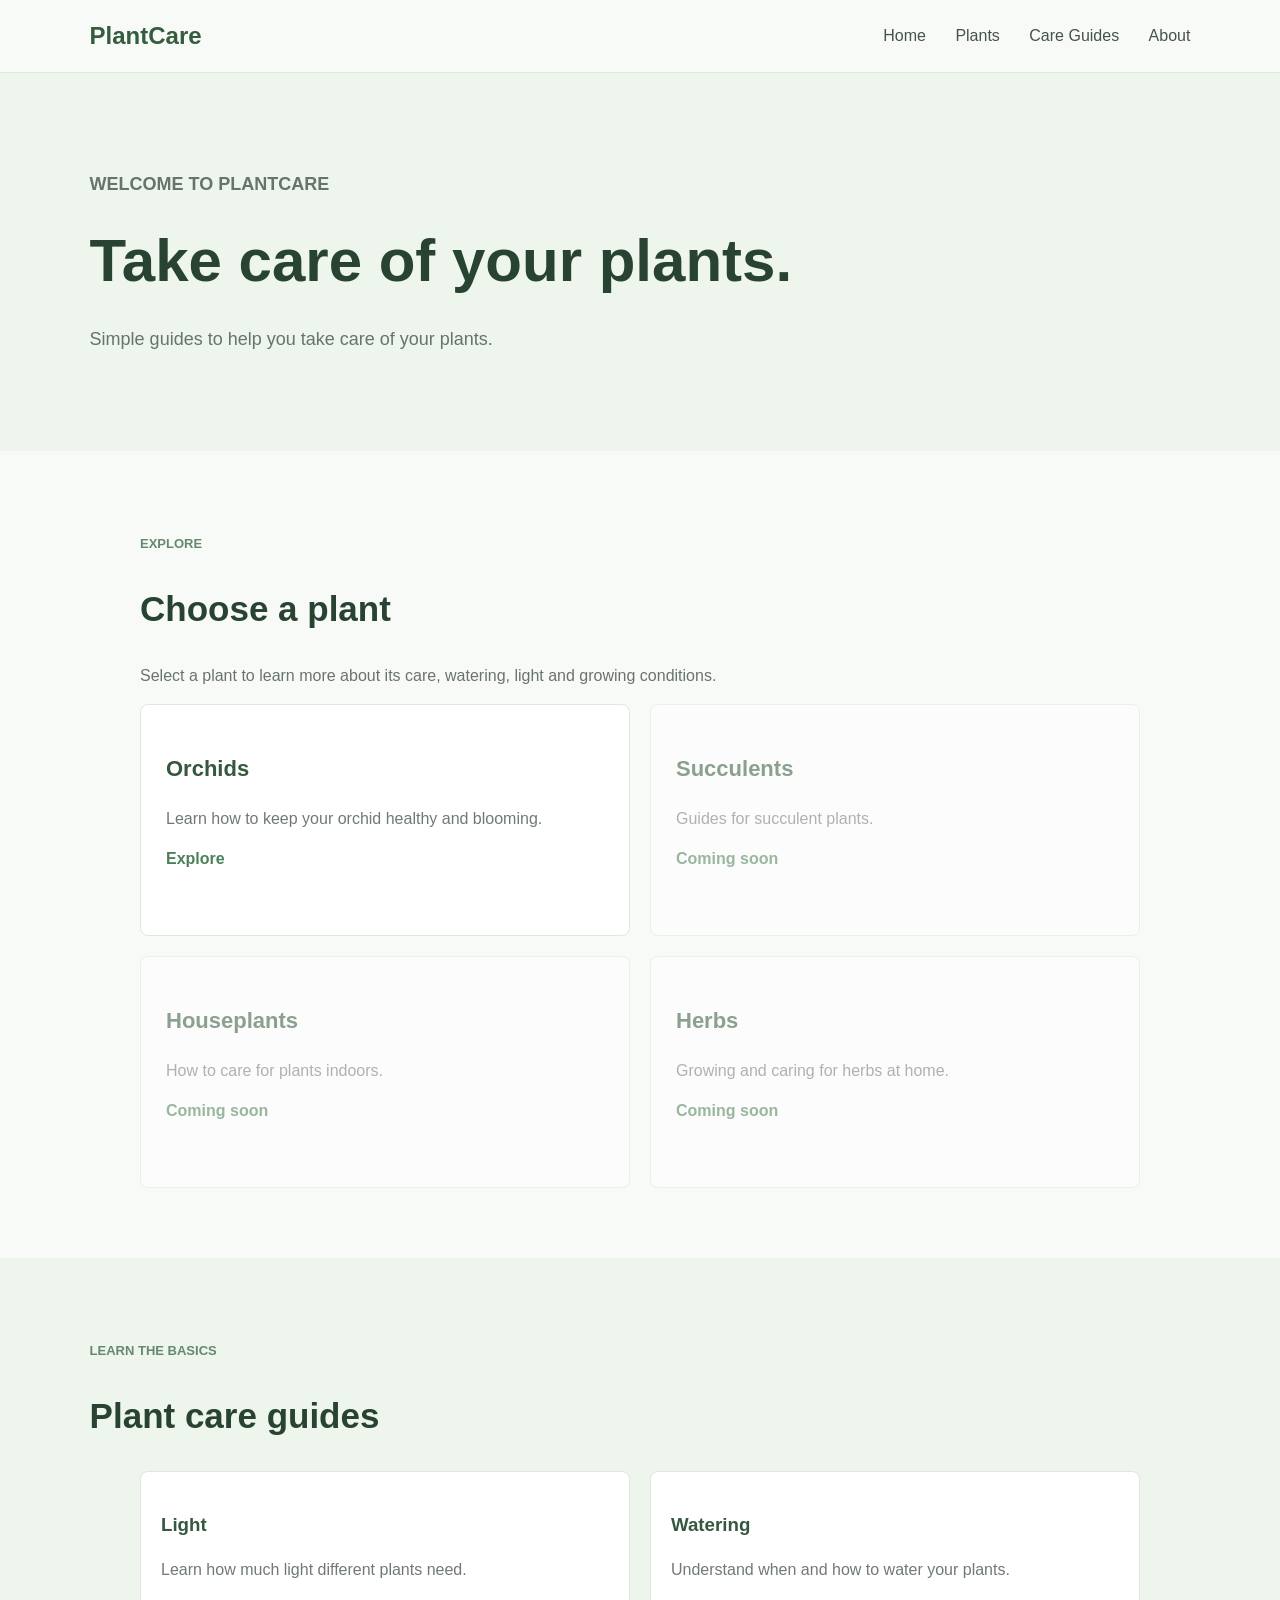
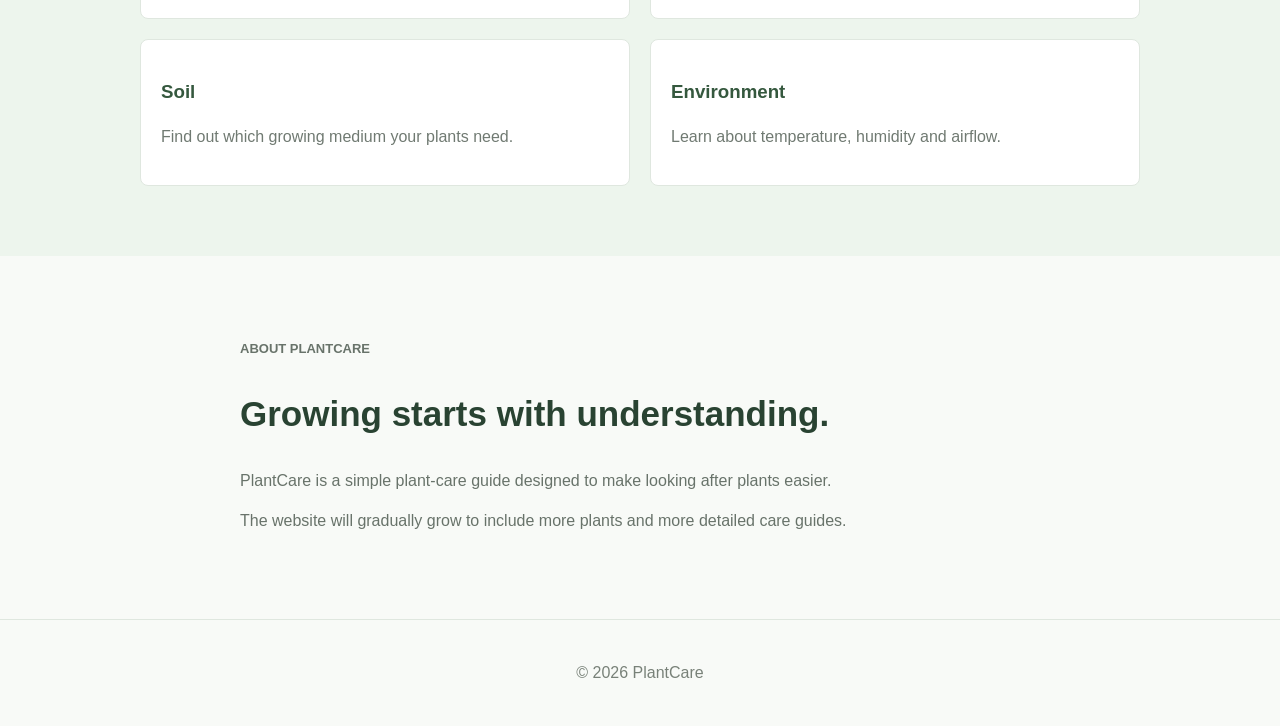
==== index.html @ 28f239c9 "znova..." ====
<!DOCTYPE html>
<html lang="en">
<head>
    <meta charset="UTF-8">
    <meta name="viewport" content="width=device-width, initial-scale=1.0">
    <title>PlantCare</title>
    <link rel="stylesheet" href="styles.css">
</head>
<body>
    <header class="header">
        <a href="index.html" class="logo">PlantCare </a>
        <nav>
            <a href="index.html">Home</a>
            <a href="#plants">Plants</a>
            <a href="#guides">Care Guides</a>
            <a href="#about">About</a>
        </nav>
    </header>

    <main>
        <section class="hero">
            <div class="hero-content">
                <p class="neco">WELCOME TO PLANTCARE</p>
                <h1>Take care of your plants.</h1>
                <p>Simple guides to help you take care of your plants.</p>
            </div>
        </section>

        <section id="plants" class="section">
            <p class="neco">EXPLORE</p>
            <h2>Choose a plant</h2>
            <p class="section-intro">Select a plant to learn more about its care, watering, light and growing conditions. </p>
            <div class="plant-grid">
                <a href="orchids.html" class="plantcard">
                    <h3>Orchids</h3>
                    <p>Learn how to keep your orchid healthy and blooming.</p>
                    <span>Explore</span>
                </a>

                <div class="plantcard soon">
                    <h3>Succulents</h3>
                    <p>Guides for succulent plants.</p>
                    <span>Coming soon</span>
                </div>

                <div class="plantcard soon">
                    <h3>Houseplants</h3>
                    <p>How to care for plants indoors.</p>
                    <span>Coming soon</span>
                </div>

                <div class="plantcard soon">
                    <h3>Herbs</h3>
                    <p>Growing and caring for herbs at home.</p>
                    <span>Coming soon</span>
                </div>
            </div>

        </section>



        <section id="guides" class="section guides">

            <p class="neco">LEARN THE BASICS</p>
            <h2>Plant care guides</h2>
            <div class="guide-grid">
                <div class="guide">
                    <h3>Light</h3>
                    <p>Learn how much light different plants need.
                    </p>
                </div>

                <div class="guide">
                    <h3>Watering</h3>
                    <p>Understand when and how to water your plants.
                    </p>
                </div>

                <div class="guide">
                    <h3>Soil</h3>
                    <p>Find out which growing medium your plants need.</p>
                </div>

                <div class="guide">
                    <h3>Environment</h3>
                    <p> Learn about temperature, humidity and airflow.</p>
                </div>
            </div>
        </section>

        <section id="about" class="section about">
            <p class="neco">ABOUT PLANTCARE</p>
            <h2>Growing starts with understanding.</h2>
            <p>PlantCare is a simple plant-care guide designed to make looking after plants easier.</p>
            <p>The website will gradually grow to include more plants and more detailed care guides.</p>
        </section>
    </main>

    <footer>

        <p>
            © 2026 PlantCare
        </p>

    </footer>

</body>
</html>
---- styles.css ----
body {
    font-family: Arial, sans-serif;
    line-height: 1.5;
    margin: 0;
    color: #2f3a32;
    background-color: #f8faf7;
}



.header {
    display: flex;
    justify-content: space-between;
    align-items: center;
    padding: 18px 7%;
    background-color: #f8faf7;
    border-bottom: 1px solid #dfe7df;
}

.logo {
    font-size: 24px;
    font-weight: bold;
    color: #365c40;
    text-decoration: none;
}

nav a {
    margin-left: 25px;
    color: #465348;
    text-decoration: none;
}

nav a:hover {
    color: #4d8058;
}



.hero {
    padding: 80px 7%;
    background-color: #edf5ed;
}


.neco {
    color: #66896d;
    font-size: 13px;
    font-weight: bold;
}

.hero h1 {
    font-size: 60px;
    color: #294332;
    margin: 10px 0 20px;
}

.hero p {
    color: #68736a;
    font-size: 18px;
}


.section {
    max-width: 1000px;
    margin: auto;
    padding: 70px 7%;
}

.section h2 {
    color: #294332;
    font-size: 35px;
}

.section-intro {
    color: #69746b;
}


.plant-grid {
    display: grid;
    grid-template-columns: repeat(2, 1fr);
    gap: 20px;
}

.plantcard {
    padding: 25px;
    min-height: 180px;
    border: 1px solid #dfe7df;
    border-radius: 8px;
    background-color: white;
    text-decoration: none;
}

.plantcard:hover {
    border-color: #9fbea4;
}

.plantcard h3 {
    color: #35583e;
    font-size: 22px;
}

.plantcard p {
    color: #707a72;
}

.plantcard span {
    color: #4d8058;
    font-weight: bold;
}

.soon {
    opacity: 0.55;
}



.guides {
    max-width: none;
    background-color: #edf5ed;
}

.guide-grid {
    max-width: 1000px;
    margin: auto;
    display: grid;
    grid-template-columns: repeat(2, 1fr);
    gap: 20px;
}

.guide {
    padding: 20px;
    background-color: white;
    border: 1px solid #dfe7df;
    border-radius: 8px;
}

.guide h3 {
    color: #35583e;
}

.guide p {
    color: #707a72;
}



.about {
    max-width: 800px;
}

.about p {
    color: #68736a;
}



footer {
    text-align: center;
    padding: 25px;
    background-color: #f8faf7;
    border-top: 1px solid #dfe7df;
    color: #788178;
}



@media (max-width: 700px) {

    .header {
        display: block;
        text-align: center;
    }

    nav {
        margin-top: 15px;
    }

    nav a {
        margin: 0 8px;
    }

    .plant-grid {
        grid-template-columns: 1fr;
    }

    .guide-grid {
        grid-template-columns: 1fr;
    }

    .hero h1 {
        font-size: 40px;
    }
}
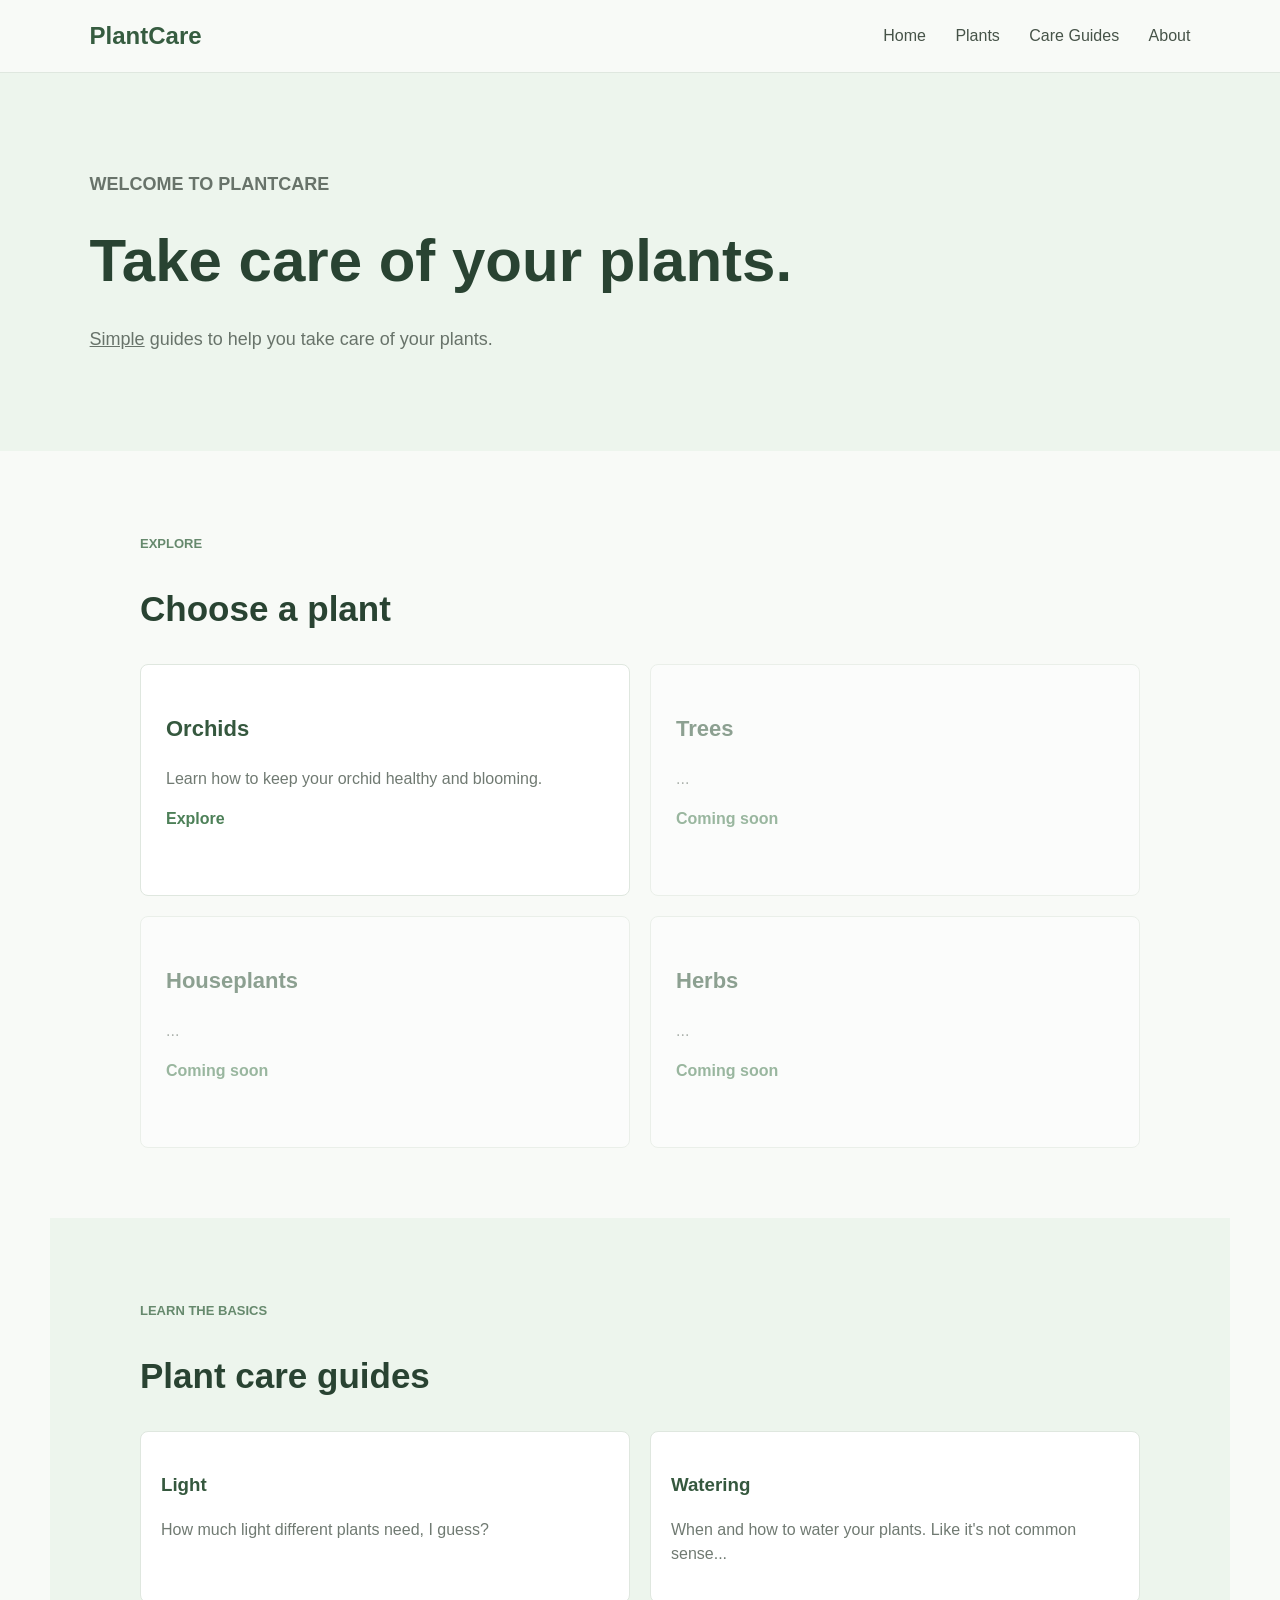
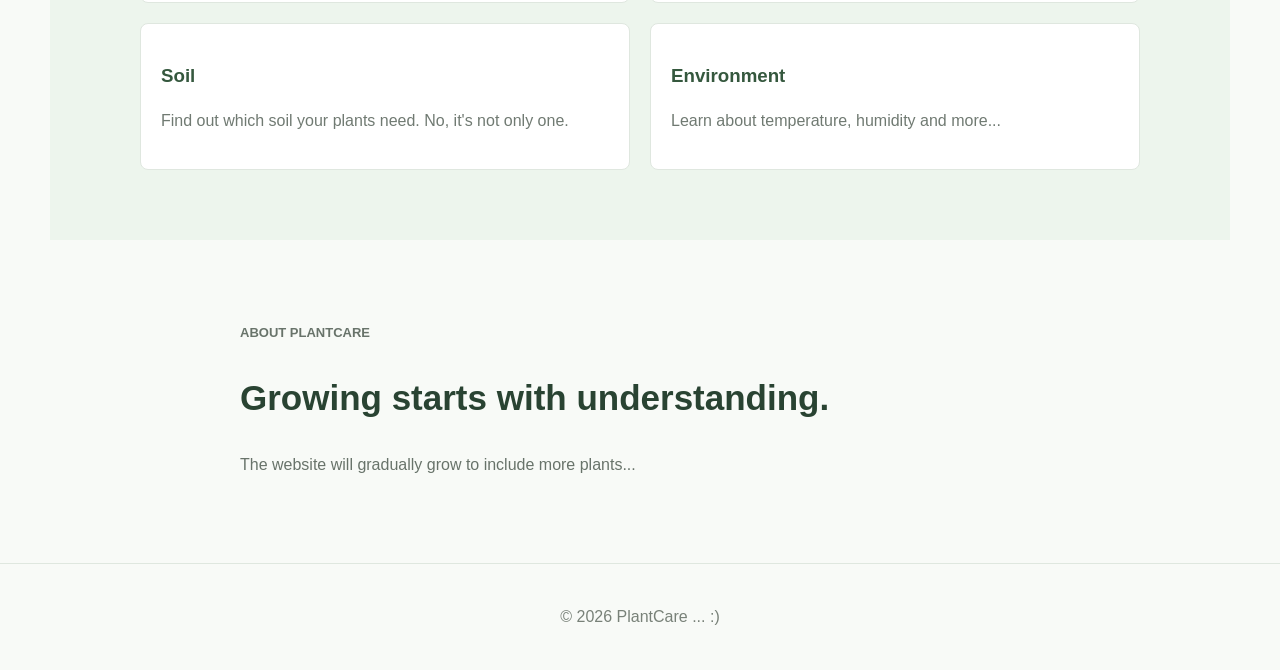
==== commit 8982212c: "posledni?" ====
--- a/index.html
+++ b/index.html
@@ -8,7 +8,8 @@
 </head>
 <body>
     <header class="header">
-        <a href="index.html" class="logo">PlantCare </a>
+        <a href="index.html" class=
+        "logo">PlantCare </a>
         <nav>
             <a href="index.html">Home</a>
             <a href="#plants">Plants</a>
@@ -19,17 +20,14 @@
 
     <main>
         <section class="hero">
-            <div class="hero-content">
                 <p class="neco">WELCOME TO PLANTCARE</p>
                 <h1>Take care of your plants.</h1>
-                <p>Simple guides to help you take care of your plants.</p>
-            </div>
+                <p><u>Simple</u> guides to help you take care of your plants.</p>
         </section>
 
         <section id="plants" class="section">
             <p class="neco">EXPLORE</p>
             <h2>Choose a plant</h2>
-            <p class="section-intro">Select a plant to learn more about its care, watering, light and growing conditions. </p>
             <div class="plant-grid">
                 <a href="orchids.html" class="plantcard">
                     <h3>Orchids</h3>
@@ -38,24 +36,23 @@
                 </a>
 
                 <div class="plantcard soon">
-                    <h3>Succulents</h3>
-                    <p>Guides for succulent plants.</p>
+                    <h3>Trees</h3>
+                    <p>...</p>
                     <span>Coming soon</span>
                 </div>
 
                 <div class="plantcard soon">
                     <h3>Houseplants</h3>
-                    <p>How to care for plants indoors.</p>
+                    <p>...</p>
                     <span>Coming soon</span>
                 </div>
 
                 <div class="plantcard soon">
                     <h3>Herbs</h3>
-                    <p>Growing and caring for herbs at home.</p>
+                    <p>...</p>
                     <span>Coming soon</span>
                 </div>
             </div>
-
         </section>
 
 
@@ -67,24 +64,22 @@
             <div class="guide-grid">
                 <div class="guide">
                     <h3>Light</h3>
-                    <p>Learn how much light different plants need.
-                    </p>
+                    <p>How much light different plants need, I guess?</p>
                 </div>
 
                 <div class="guide">
                     <h3>Watering</h3>
-                    <p>Understand when and how to water your plants.
-                    </p>
+                    <p>When and how to water your plants. Like it's not common sense...</p>
                 </div>
 
                 <div class="guide">
                     <h3>Soil</h3>
-                    <p>Find out which growing medium your plants need.</p>
+                    <p>Find out which soil your plants need. No, it's not only one.</p>
                 </div>
 
                 <div class="guide">
                     <h3>Environment</h3>
-                    <p> Learn about temperature, humidity and airflow.</p>
+                    <p> Learn about temperature, humidity and more...</p>
                 </div>
             </div>
         </section>
@@ -92,16 +87,13 @@
         <section id="about" class="section about">
             <p class="neco">ABOUT PLANTCARE</p>
             <h2>Growing starts with understanding.</h2>
-            <p>PlantCare is a simple plant-care guide designed to make looking after plants easier.</p>
-            <p>The website will gradually grow to include more plants and more detailed care guides.</p>
+            <p>The website will gradually grow to include more plants...</p>
         </section>
     </main>
 
     <footer>
 
-        <p>
-            © 2026 PlantCare
-        </p>
+        <p> © 2026 PlantCare ... :&#41</p>
 
     </footer>
 
--- a/styles.css
+++ b/styles.css
@@ -40,7 +40,6 @@
     padding: 80px 7%;
     background-color: #edf5ed;
 }
-
 
 .neco {
     color: #66896d;
@@ -116,12 +115,10 @@
 
 
 .guides {
-    max-width: none;
     background-color: #edf5ed;
 }
 
 .guide-grid {
-    max-width: 1000px;
     margin: auto;
     display: grid;
     grid-template-columns: repeat(2, 1fr);
@@ -165,30 +162,3 @@
 
 
 
-@media (max-width: 700px) {
-
-    .header {
-        display: block;
-        text-align: center;
-    }
-
-    nav {
-        margin-top: 15px;
-    }
-
-    nav a {
-        margin: 0 8px;
-    }
-
-    .plant-grid {
-        grid-template-columns: 1fr;
-    }
-
-    .guide-grid {
-        grid-template-columns: 1fr;
-    }
-
-    .hero h1 {
-        font-size: 40px;
-    }
-}
